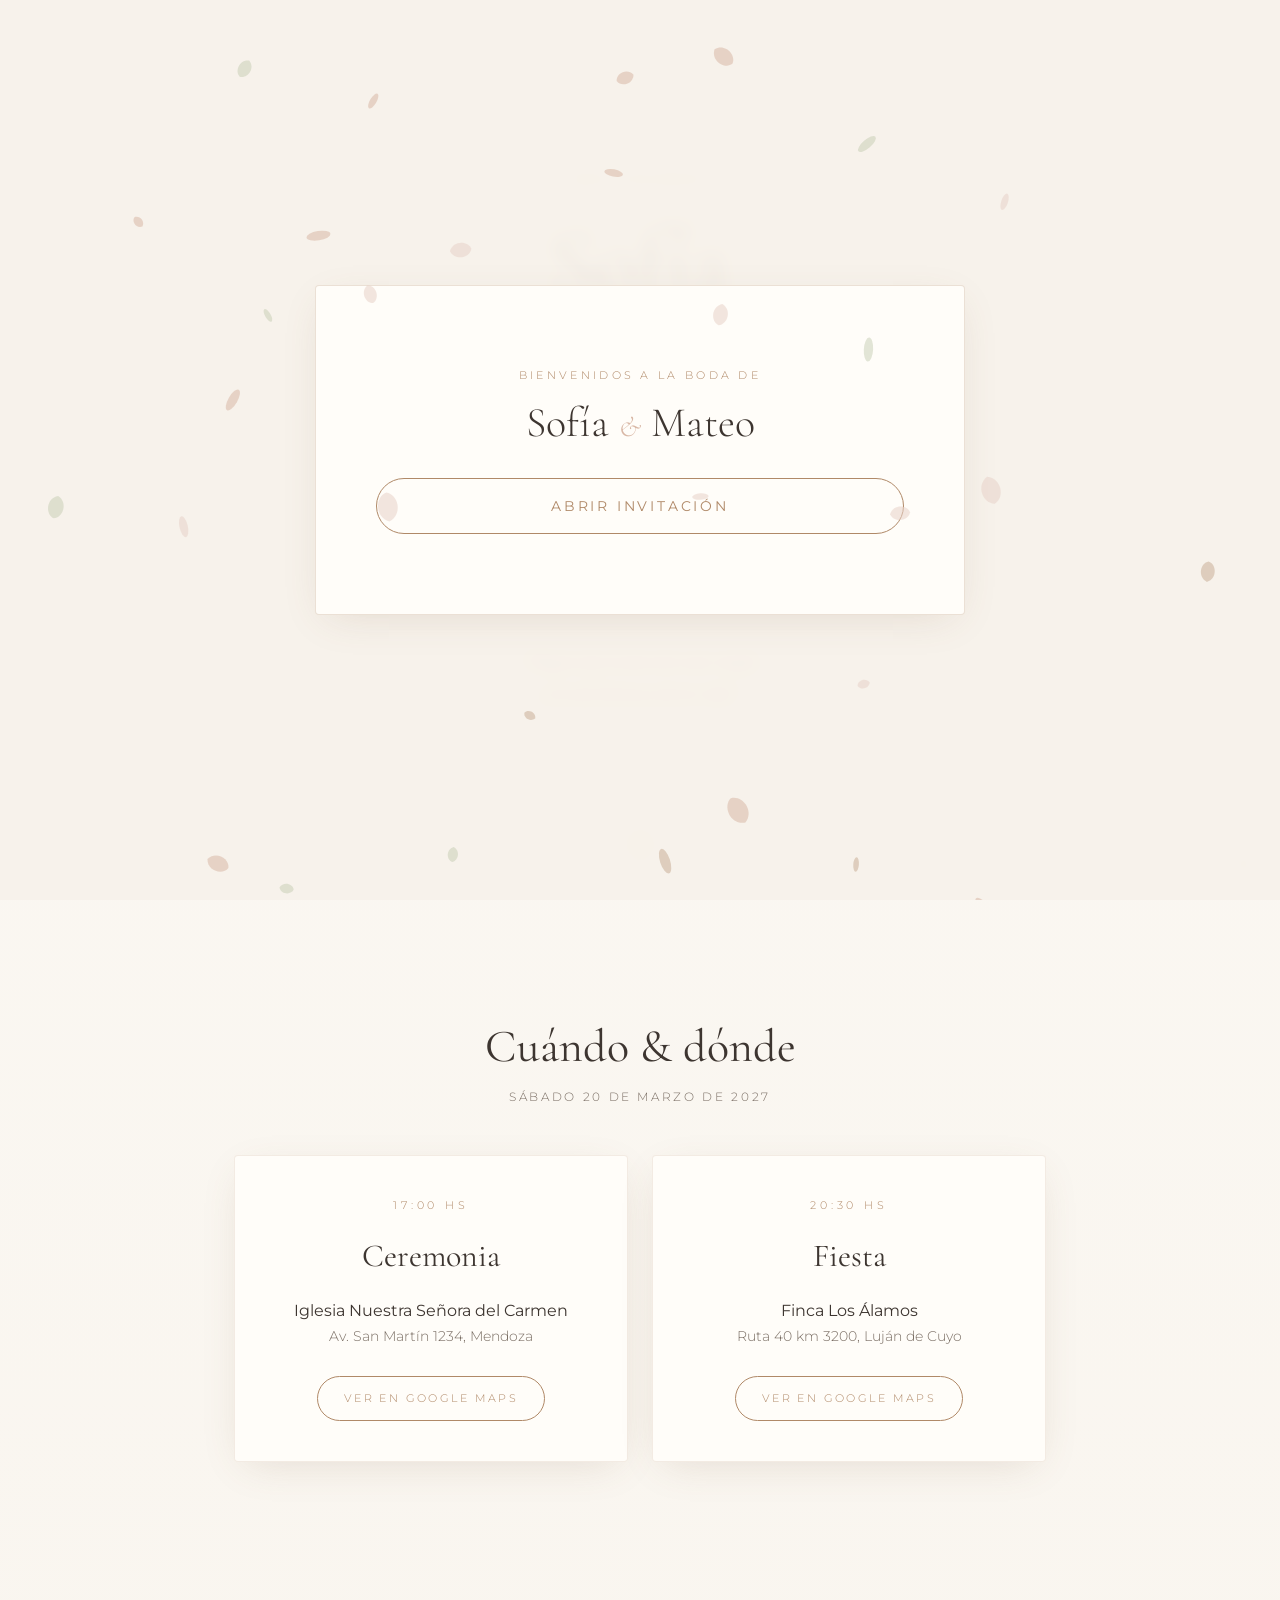
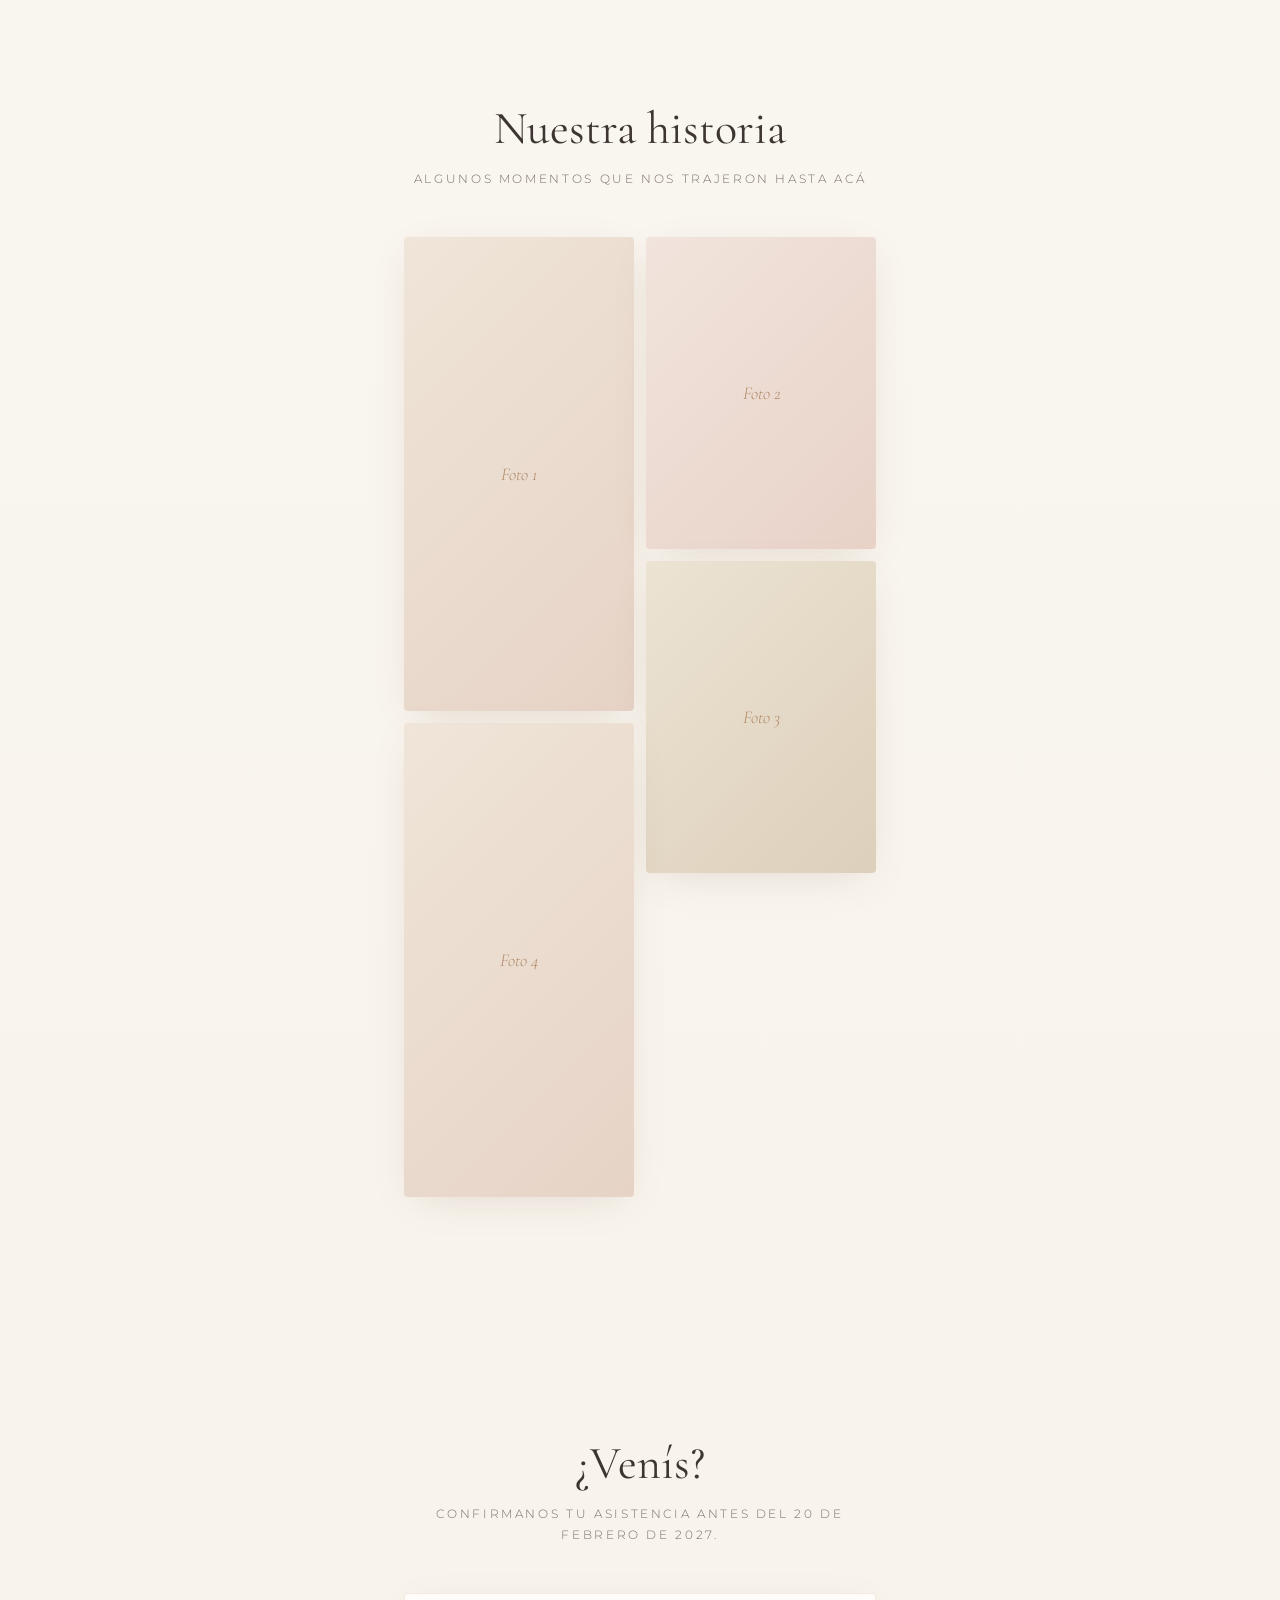
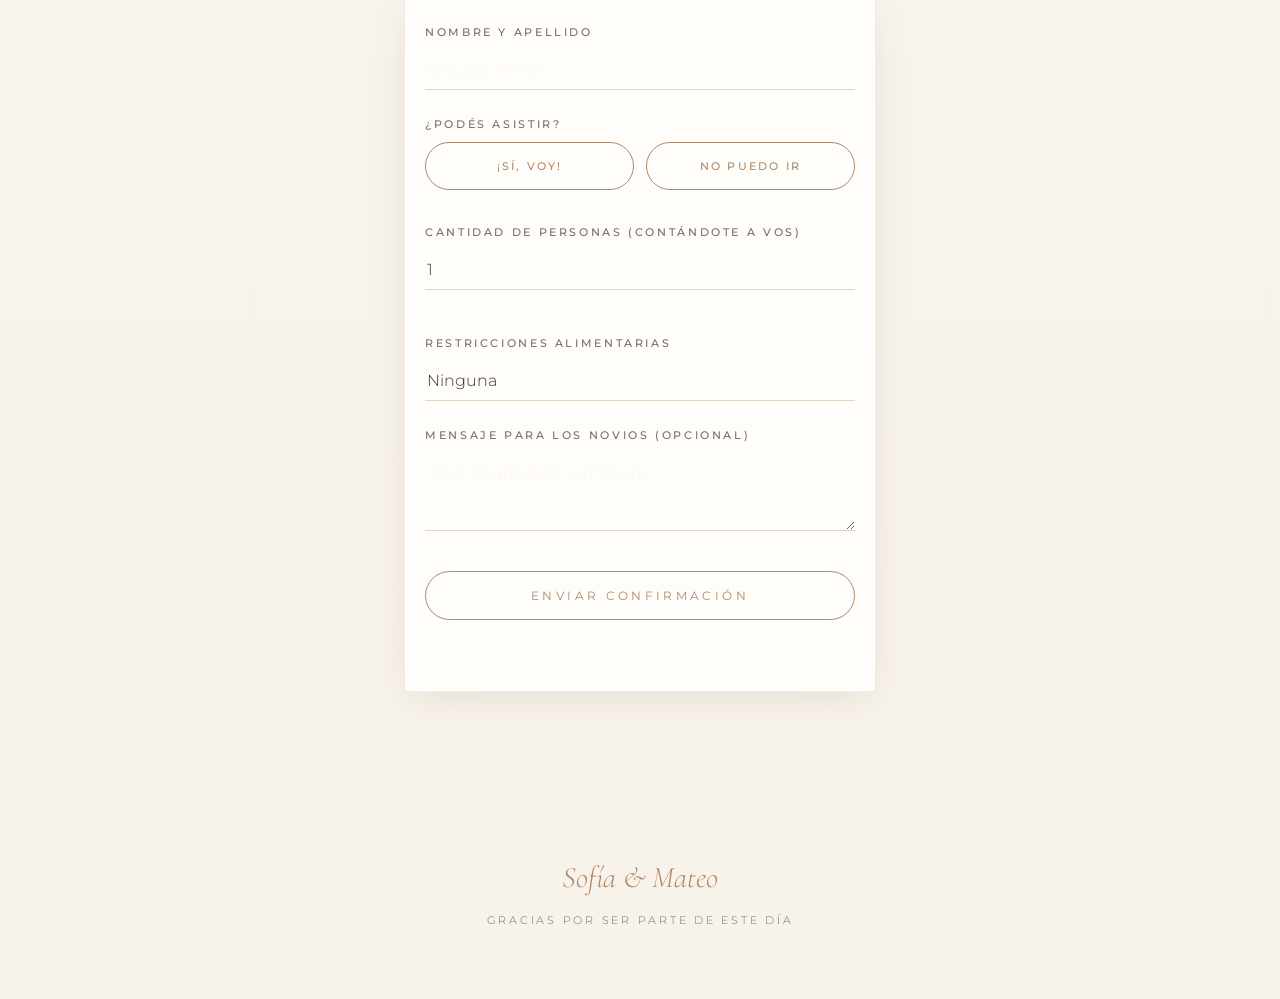
==== 01_casamiento/index.html @ f0e9c86c "Subida completa de la landing y carpetas" ====
<!DOCTYPE html>
<html lang="es">
<head>
  <meta charset="UTF-8" />
  <meta name="viewport" content="width=device-width, initial-scale=1.0, maximum-scale=1.0, user-scalable=no, viewport-fit=cover">
  <title>Sofía & Mateo · Nuestro casamiento</title>
  <meta name="description" content="Te invitamos a celebrar nuestro casamiento." />
  <meta name="theme-color" content="#f7f2ea" />

  <!-- Tipografías: Cormorant Garamond (títulos) + Montserrat (textos) -->
  <link rel="preconnect" href="https://fonts.googleapis.com" />
  <link rel="preconnect" href="https://fonts.gstatic.com" crossorigin />
  <link href="https://fonts.googleapis.com/css2?family=Cormorant+Garamond:ital,wght@0,300;0,400;0,500;1,300;1,400&family=Montserrat:wght@300;400;500&display=swap" rel="stylesheet" />

  <!-- AOS (Animate On Scroll). Es opcional: si no carga, la página se ve igual -->
  <link rel="stylesheet" href="https://unpkg.com/aos@2.3.4/dist/aos.css" />

  <!-- Estilos propios -->
  <link rel="stylesheet" href="/01_casamiento/styles.css" />
</head>
<body class="no-scroll">
  <!-- ============ BOX DE PRESENTACIÓN (BIENVENIDA) ============ -->
  <div id="presentation-box" class="presentation-box">
    <div class="presentation-content">
      <p class="presentation-eyebrow">Bienvenidos a la boda de</p>
      <h2 class="presentation-names">Sofía <span class="amp">&</span> Mateo</h2>
      <button id="btn-open-invite" class="btn btn-open">Abrir Invitación</button>
    </div>
  </div>

  <!-- Canvas de pétalos: fijo al fondo, no intercepta toques -->
  <canvas id="petals-canvas" aria-hidden="true"></canvas>

  <!-- Botón flotante de música (discreto) -->
  <button id="music-toggle" class="music-toggle" type="button" aria-label="Reproducir música" aria-pressed="false">
    <svg class="icon-play" viewBox="0 0 24 24" aria-hidden="true"><path d="M8 5.5v13l11-6.5z" /></svg>
    <svg class="icon-pause" viewBox="0 0 24 24" aria-hidden="true"><path d="M7 5h3.5v14H7zM13.5 5H17v14h-3.5z" /></svg>
  </button>
  <!-- Reemplazá la ruta por tu archivo de música -->
  <audio id="bg-music" loop preload="none">
    <source src="assets/musica.mp3" type="audio/mpeg" />
  </audio>

  <main>

    <!-- ============ HERO ============ -->
    <section class="hero" id="inicio">
      <p class="eyebrow" data-reveal="fade-up">Nos casamos</p>
      <h1 class="names" data-reveal="fade-up" data-delay="150">
        Sofía <span class="amp">&</span> Mateo
      </h1>
      <div class="divider" data-reveal="fade-up" data-delay="300" aria-hidden="true"></div>
      <p class="date" data-reveal="fade-up" data-delay="400">20 · 03 · 2027</p>
      <p class="quote" data-reveal="fade-up" data-delay="550">
        “Elegirte fue la decisión más simple<br />y la más hermosa de mi vida.”
      </p>
      <a href="#cronograma" class="scroll-hint" aria-label="Seguir bajando"><span></span></a>
    </section>

    <!-- ============ CRONOGRAMA Y UBICACIÓN ============ -->
    <section class="section" id="cronograma">
      <h2 class="section-title" data-reveal="fade-up">Cuándo & dónde</h2>
      <p class="section-sub" data-reveal="fade-up" data-delay="100">Sábado 20 de marzo de 2027</p>

      <div class="cards">
        <!-- Ceremonia -->
        <article class="card" data-reveal="fade-up">
          <span class="card-time">17:00 hs</span>
          <h3 class="card-title">Ceremonia</h3>
          <p class="card-place">Iglesia Nuestra Señora del Carmen</p>
          <p class="card-address">Av. San Martín 1234, Mendoza</p>
          <!-- Reemplazá el href por el link real de Google Maps -->
          <a class="btn-ghost" href="https://www.google.com/maps/search/?api=1&query=Iglesia+Nuestra+Se%C3%B1ora+del+Carmen+Mendoza" target="_blank" rel="noopener">
            Ver en Google Maps
          </a>
        </article>

        <!-- Fiesta -->
        <article class="card" data-reveal="fade-up" data-delay="150">
          <span class="card-time">20:30 hs</span>
          <h3 class="card-title">Fiesta</h3>
          <p class="card-place">Finca Los Álamos</p>
          <p class="card-address">Ruta 40 km 3200, Luján de Cuyo</p>
          <a class="btn-ghost" href="https://www.google.com/maps/search/?api=1&query=Finca+Los+%C3%81lamos+Luj%C3%A1n+de+Cuyo" target="_blank" rel="noopener">
            Ver en Google Maps
          </a>
        </article>
      </div>
    </section>

    <!-- ============ GALERÍA ============ -->
    <section class="section" id="galeria">
      <h2 class="section-title" data-reveal="fade-up">Nuestra historia</h2>
      <p class="section-sub" data-reveal="fade-up" data-delay="100">Algunos momentos que nos trajeron hasta acá</p>

      <!-- Grilla asimétrica. Reemplazá cada <div class="ph"> por <img src="..." alt="..."> -->
      <div class="gallery">
        <figure class="g-item g-1" data-reveal="zoom-in">
          <div class="ph">Foto 1</div>
        </figure>
        <figure class="g-item g-2" data-reveal="zoom-in" data-delay="100">
          <div class="ph">Foto 2</div>
        </figure>
        <figure class="g-item g-3" data-reveal="zoom-in" data-delay="150">
          <div class="ph">Foto 3</div>
        </figure>
        <figure class="g-item g-4" data-reveal="zoom-in" data-delay="200">
          <div class="ph">Foto 4</div>
        </figure>
      </div>
    </section>

    <!-- ============ RSVP ============ -->
   <section class="section reveal" id="confirmar">
      <h2 class="section-title">¿Venís?</h2>
      <p class="section-sub">Confirmanos tu asistencia antes del 20 de febrero de 2027.</p>

      <form class="formulario" id="form-rsvp">

        <div class="campo">
          <label for="nombre">Nombre y apellido</label>
          <input type="text" id="nombre" name="nombre" placeholder="Ej: Lucía Pérez" required>
        </div>

        <fieldset class="campo campo--opciones">
          <legend>¿Podés asistir?</legend>
          <label class="opcion">
            <input type="radio" name="asistencia" value="si" required>
            <span>¡Sí, voy!</span>
          </label>
          <label class="opcion">
            <input type="radio" name="asistencia" value="no">
            <span>No puedo ir</span>
          </label>
        </fieldset>

        <div id="campos-asistencia">
          <div class="campo">
            <label for="cantidad">Cantidad de personas (contándote a vos)</label>
            <input type="number" id="cantidad" name="cantidad" min="1" max="10" value="1" required>
          </div>
          <div class="campo">
            <label for="menu">Restricciones alimentarias</label>
            <select id="menu" name="menu">
              <option value="Ninguna">Ninguna</option>
              <option value="Vegetariano">Vegetariano/a</option>
              <option value="Vegano">Vegano/a</option>
              <option value="Celíaco (sin TACC)">Celíaco/a (sin TACC)</option>
              <option value="Otra (la aclaro en el mensaje)">Otra (la aclaro en el mensaje)</option>
            </select>
          </div>
        </div>

        <div class="campo">
          <label for="mensaje">Mensaje para los novios (opcional)</label>
          <textarea id="mensaje" name="mensaje" rows="3" placeholder="¡Qué alegría! Nos vemos ahí..."></textarea>
        </div>

        <button type="submit" class="btn btn--ancho">Enviar confirmación</button>

        <p class="aviso" id="aviso-rsvp" aria-live="polite"></p>
      </form>
    </section>

  </main>

  <footer class="footer">
    <p class="footer-names">Sofía & Mateo</p>
    <p class="footer-note">Gracias por ser parte de este día</p>
  </footer>

  <!-- Scripts: AOS es opcional, script.js funciona aunque AOS no cargue -->
  <script src="https://unpkg.com/aos@2.3.4/dist/aos.js"></script>
  <script src="/01_casamiento/script.js"></script>
</body>
</html>
---- 01_casamiento/styles.css ----
/* ==========================================================
   INVITACIÓN DE CASAMIENTO · Estilos
   Mobile-first · Minimalista, elegante, toque romántico
   NOTA: todo el contenido es visible por defecto. Las animaciones
   (AOS) se activan por JS y nunca ocultan el contenido si fallan.
   ========================================================== */

/* ---------- 1. Variables de diseño ---------- */
:root {
  /* Paleta: crudo, beige y tonos tierra / pastel */
  --bg: #f7f2ea;
  --bg-soft: #fbf8f3;
  --card: #fffdf9;
  --ink: #3d3530;          /* texto principal */
  --ink-soft: #7a6e64;     /* texto secundario */
  --accent: #b08968;       /* tierra */
  --accent-soft: #d9b8a6;  /* rosa empolvado */
  --line: rgba(176, 137, 104, 0.35);

  --shadow-soft: 0 10px 40px -12px rgba(120, 90, 60, 0.18);
  --radius: 4px;

  --font-title: "Cormorant Garamond", Georgia, serif;
  --font-body: "Montserrat", system-ui, sans-serif;

  --max-w: 520px;
}

/* ---------- 2. Reset y base ---------- */
*, *::before, *::after { box-sizing: border-box; margin: 0; padding: 0; }

html { scroll-behavior: smooth; -webkit-text-size-adjust: 100%; }

body {
  font-family: var(--font-body);
  font-weight: 300;
  font-size: 15px;
  line-height: 1.7;
  color: var(--ink);
  background-color: var(--bg);
  background-image: linear-gradient(180deg, var(--bg-soft) 0%, var(--bg) 100%);
  min-height: 100vh;
  overflow-x: hidden;
  -webkit-font-smoothing: antialiased;
}

/* Todo el contenido por encima del canvas de pétalos */
main, footer { position: relative; z-index: 1; }

/* ---------- 3. Canvas de pétalos ---------- */
#petals-canvas {
  position: fixed;
  top: 0;
  left: 0;
  width: 100%;
  height: 100%;
  /* Subimos el z-index a 9000 para que floten SOBRE la página, 
     pero debajo de la caja de presentación que tiene 9999 */
  z-index: 10000;
  /* Fundamental: esto hace que el mouse ignore los pétalos 
     y puedas hacer clic en los botones que están abajo */
  pointer-events: none; 
}

/* ---------- 4. Botón de música ---------- */
.music-toggle {
  position: fixed;
  right: 16px;
  bottom: 16px;
  bottom: calc(16px + env(safe-area-inset-bottom, 0px));
  z-index: 10;
  width: 40px;
  height: 40px;
  border-radius: 50%;
  border: 1px solid var(--line);
  background: rgba(255, 253, 249, 0.85);
  display: grid;
  place-items: center;
  cursor: pointer;
  box-shadow: var(--shadow-soft);
  opacity: 0.85;
  transition: opacity 0.3s, transform 0.3s;
}
.music-toggle:hover { opacity: 1; transform: scale(1.05); }
.music-toggle svg { width: 16px; height: 16px; fill: var(--accent); grid-area: 1 / 1; }
.music-toggle .icon-pause { display: none; }
.music-toggle[aria-pressed="true"] .icon-play { display: none; }
.music-toggle[aria-pressed="true"] .icon-pause { display: block; }

/* ---------- 5. Hero ---------- */
.hero {
  min-height: 100vh;
  min-height: 100svh;
  display: flex;
  flex-direction: column;
  align-items: center;
  justify-content: center;
  text-align: center;
  padding: 80px 28px 100px;
  position: relative;
}

.eyebrow {
  font-size: 11px;
  letter-spacing: 0.4em;
  text-transform: uppercase;
  color: var(--accent);
  margin-bottom: 28px;
}

.names {
  font-family: var(--font-title);
  font-weight: 300;
  font-size: 56px;
  font-size: clamp(52px, 16vw, 88px);
  line-height: 1.05;
  letter-spacing: 0.01em;
}
.names .amp {
  display: block;
  font-style: italic;
  font-size: 0.55em;
  color: var(--accent-soft);
  margin: 4px 0;
}

.divider {
  width: 1px;
  height: 56px;
  background: linear-gradient(to bottom, transparent, var(--accent), transparent);
  margin: 32px 0 24px;
}

.date {
  font-family: var(--font-title);
  font-size: 26px;
  letter-spacing: 0.25em;
  color: var(--ink);
}

.quote {
  font-family: var(--font-title);
  font-style: italic;
  font-weight: 300;
  font-size: 19px;
  color: var(--ink-soft);
  margin-top: 28px;
  max-width: 320px;
}

/* Indicador de scroll */
.scroll-hint {
  position: absolute;
  bottom: 32px;
  left: 50%;
  transform: translateX(-50%);
  width: 22px;
  height: 36px;
  border: 1px solid var(--line);
  border-radius: 12px;
  display: block;
}
.scroll-hint span {
  position: absolute;
  top: 7px;
  left: 50%;
  width: 3px;
  height: 7px;
  margin-left: -1.5px;
  border-radius: 2px;
  background: var(--accent);
  animation: scrollDot 2.2s ease-in-out infinite;
}
@keyframes scrollDot {
  0%   { opacity: 0; transform: translateY(0); }
  40%  { opacity: 1; }
  100% { opacity: 0; transform: translateY(14px); }
}

/* ---------- 6. Secciones genéricas ---------- */
.section {
  max-width: var(--max-w);
  margin: 0 auto;
  padding: 90px 24px;
  text-align: center;
}

.section-title {
  font-family: var(--font-title);
  font-weight: 400;
  font-size: 38px;
  line-height: 1.15;
  color: var(--ink);
}
.section-sub {
  font-size: 12px;
  letter-spacing: 0.22em;
  text-transform: uppercase;
  color: var(--ink-soft);
  margin: 14px 0 48px;
}

/* ---------- 7. Tarjetas de cronograma ---------- */
.cards { display: grid; gap: 24px; }

.card {
  background: var(--card);
  border: 1px solid rgba(176, 137, 104, 0.15);
  border-radius: var(--radius);
  padding: 40px 28px;
  box-shadow: var(--shadow-soft);
}
.card-time {
  display: block;
  font-size: 11px;
  letter-spacing: 0.35em;
  text-transform: uppercase;
  color: var(--accent);
  margin-bottom: 14px;
}
.card-title {
  font-family: var(--font-title);
  font-weight: 400;
  font-size: 32px;
  margin-bottom: 14px;
}
.card-place { font-weight: 400; }
.card-address { color: var(--ink-soft); font-size: 14px; margin-bottom: 28px; }

/* Ghost button (borde fino) */
.btn-ghost {
  display: inline-block;
  padding: 12px 26px;
  border: 1px solid var(--accent);
  color: var(--accent);
  font-size: 11px;
  letter-spacing: 0.22em;
  text-transform: uppercase;
  text-decoration: none;
  border-radius: 40px;
  transition: background 0.3s, color 0.3s;
}
.btn-ghost:hover,
.btn-ghost:focus-visible { background: var(--accent); color: #fff; outline: none; }

/* ---------- 8. Galería asimétrica ---------- */
/* Grilla de 2 columnas con alturas distintas para un efecto editorial */
.gallery {
  display: grid;
  grid-template-columns: 1fr 1fr;
  grid-auto-rows: 120px;
  gap: 12px;
}
.g-item { margin: 0; overflow: hidden; border-radius: var(--radius); box-shadow: var(--shadow-soft); }
.g-1 { grid-row: span 3; }  /* alta */
.g-2 { grid-row: span 2; }
.g-3 { grid-row: span 2; }
.g-4 { grid-row: span 3; }  /* alta */

.g-item img,
.ph { width: 100%; height: 100%; object-fit: cover; display: block; }

/* Placeholder: se ve prolijo hasta que pongas fotos reales */
.ph {
  display: flex;
  align-items: center;
  justify-content: center;
  font-family: var(--font-title);
  font-style: italic;
  font-size: 18px;
  color: var(--accent);
  background: linear-gradient(135deg, #efe5d8, #e6d3c6);
}
.g-2 .ph { background: linear-gradient(135deg, #f1e4dc, #e8d2c8); }
.g-3 .ph { background: linear-gradient(135deg, #ece3d3, #ddd0bb); }

/* ---------- 9. Formulario RSVP ---------- */
.formulario {
  background: var(--card);
  border: 1px solid rgba(176, 137, 104, 0.15);
  border-radius: var(--radius);
  padding: 30px 20px; /* Un poco menos de espacio lateral en móvil */
  box-shadow: var(--shadow-soft);
  text-align: left;
  width: 100%;
  max-width: var(--max-w);
  margin: 0 auto;
  box-sizing: border-box; /* Clave para que no desborde */
}
.campo { 
  margin-bottom: 26px; 
  border: none; 
  padding: 0; 
}

.campo label,
.campo legend {
  display: block;
  font-size: 10.5px;
  letter-spacing: 0.25em;
  text-transform: uppercase;
  color: var(--ink-soft);
  margin-bottom: 8px;
  font-weight: 500;
}

.campo input[type="text"],
.campo input[type="number"],
.campo select,
.campo textarea {
  width: 100%;
  font-family: var(--font-body);
  font-size: 16px;
  font-weight: 300;
  color: var(--ink);
  background: transparent;
  border: none;
  border-bottom: 1px solid var(--line);
  border-radius: 0;
  padding: 10px 2px;
  -webkit-appearance: none;
  appearance: none;
  transition: border-color 0.3s;
}

.campo input::placeholder,
.campo textarea::placeholder { 
  color: #fbf8f3; 
}

.campo input:focus,
.campo select:focus,
.campo textarea:focus {
  outline: none;
  border-bottom-color: var(--accent);
}

/* Opciones "Voy / No voy" tipo botones elegantes */
.campo--opciones {
  display: flex;
  gap: 12px;
}

.campo--opciones legend { 
  width: 100%; 
}

.opcion {
  flex: 1;
  position: relative;
  cursor: pointer;
}

.opcion input {
  position: absolute;
  opacity: 0;
}

.opcion span {
  display: block;
  padding: 14px 12px;
  text-align: center;
  font-family: var(--font-body);
  font-size: 11px;
  letter-spacing: 0.2em;
  text-transform: uppercase;
  color: var(--accent);
  border: 1px solid var(--accent);
  border-radius: 40px;
  transition: all 0.3s ease;
}

.opcion input:checked + span {
  background: var(--accent);
  color: #fbf8f3;
}

/* Campos ocultos iniciales */
#campos-asistencia {
  display: flex;
  flex-direction: column;
  gap: 1.2rem;
}

/* Botón enviar */
.btn--ancho {
  position: relative;
  width: 100%;
  padding: 16px;
  margin-top: 6px;
  border: 1px solid var(--accent); /* Borde color tierra */
  border-radius: 40px;
  background: transparent; /* Arranca transparente */
  color: var(--accent); /* Letra color tierra */
  font-family: var(--font-body);
  font-size: 12px;
  font-weight: 400;
  letter-spacing: 0.28em;
  text-transform: uppercase;
  cursor: pointer;
  box-shadow: none; /* Sin sombra para que quede igual a los otros */
  transition: background 0.3s, color 0.3s, transform 0.25s; /* Transición suave */
}

.btn--ancho:hover {
  transform: translateY(-1px);
  background: var(--accent); /* Se rellena de color al pasar el mouse */
  color: #fff; /* La letra se pone blanca */
}

.aviso {
  min-height: 1.5em;
  margin-top: 20px;
  text-align: center;
  font-size: 13.5px;
  color: var(--ink-soft);
}
/* ---------- 10. Footer ---------- */
.footer { text-align: center; padding: 40px 24px 70px; }
.footer-names { font-family: var(--font-title); font-size: 30px; font-style: italic; color: var(--accent); }
.footer-note { font-size: 11px; letter-spacing: 0.25em; text-transform: uppercase; color: var(--ink-soft); margin-top: 8px; }

/* ---------- 11. Pantallas más grandes ---------- */
@media (min-width: 768px) {
  body { font-size: 16px; }
  .section { padding: 120px 24px; }
  .section-title { font-size: 46px; }
  #cronograma { max-width: 860px; }
  .cards { grid-template-columns: 1fr 1fr; }
  .gallery { grid-auto-rows: 150px; }
}

/* ---------- 12. Accesibilidad: menos movimiento ---------- */
@media (prefers-reduced-motion: reduce) {
  html { scroll-behavior: auto; }
  .scroll-hint span { animation: none; opacity: 1; }
}
/* ============ BOX DE PRESENTACIÓN ============ */
.presentation-box {
  position: fixed;
  top: 0;
  left: 0;
  width: 100%;
  height: 100%;
  background: var(--bg);
  background: rgba(247, 242, 234, 0.95); 
  backdrop-filter: blur(8px);
  -webkit-backdrop-filter: blur(8px);
  z-index: 9999; 
  display: flex;
  justify-content: center;
  align-items: center;
  transition: opacity 2s ease, visibility 2s ease;
}

.presentation-content {
  text-align: center;
  padding: 40px 20px; /* Padding más chico para que respire en el celu */
  border: 1px solid rgba(176, 137, 104, 0.25); 
  border-radius: var(--radius);
  background: var(--card); 
  box-shadow: var(--shadow-soft); 
  width: 90%; /* Porcentaje en vez de píxeles fijos */
  max-width: 500px; /* Tope máximo */
  transform: translateY(0);
  transition: transform 1s ease;
  box-sizing: border-box; /* Clave para que no desborde */
  margin: 0 auto; /* Asegura el centrado */
}

/* Magia: Esto hace que en la compu sí se vea GIGANTE como querías */
@media (min-width: 768px) {
  .presentation-content {
    padding: 80px 60px;
    max-width: 650px;
  }
}
.presentation-eyebrow {
  font-size: 11px;
  letter-spacing: 0.3em;
  text-transform: uppercase;
  color: var(--accent);
  margin-bottom: 16px;
}

.presentation-names {
  font-family: var(--font-title);
  font-size: 42px;
  font-weight: 300;
  line-height: 1.1;
  color: var(--ink);
  margin-bottom: 32px;
}

.presentation-names .amp {
  font-style: italic;
  font-size: 0.7em;
  color: var(--accent-soft);
}

.btn-open {
  width: 100%;
  padding: 18px 24px; 
  font-family: var(--font-body);
  font-size: 14px; 
  letter-spacing: 0.2em;
  text-transform: uppercase;
  background: transparent;
  color: var(--accent);
  border: 1px solid var(--accent);
  border-radius: 40px; 
  cursor: pointer;
  transition: all 0.3s ease;
}

.btn-open:hover {
  background: var(--accent);
  color: #fff;
  transform: scale(1.02); 
}

/* Clases que agrega JS para ocultar la caja */
.presentation-box.is-hidden {
  opacity: 0;
  visibility: hidden;
}

.presentation-box.is-hidden .presentation-content {
  transform: translateY(-20px);
}

/* Evita que se pueda scrollear la página mientras la caja está activa */
body.no-scroll {
  overflow: hidden;
}
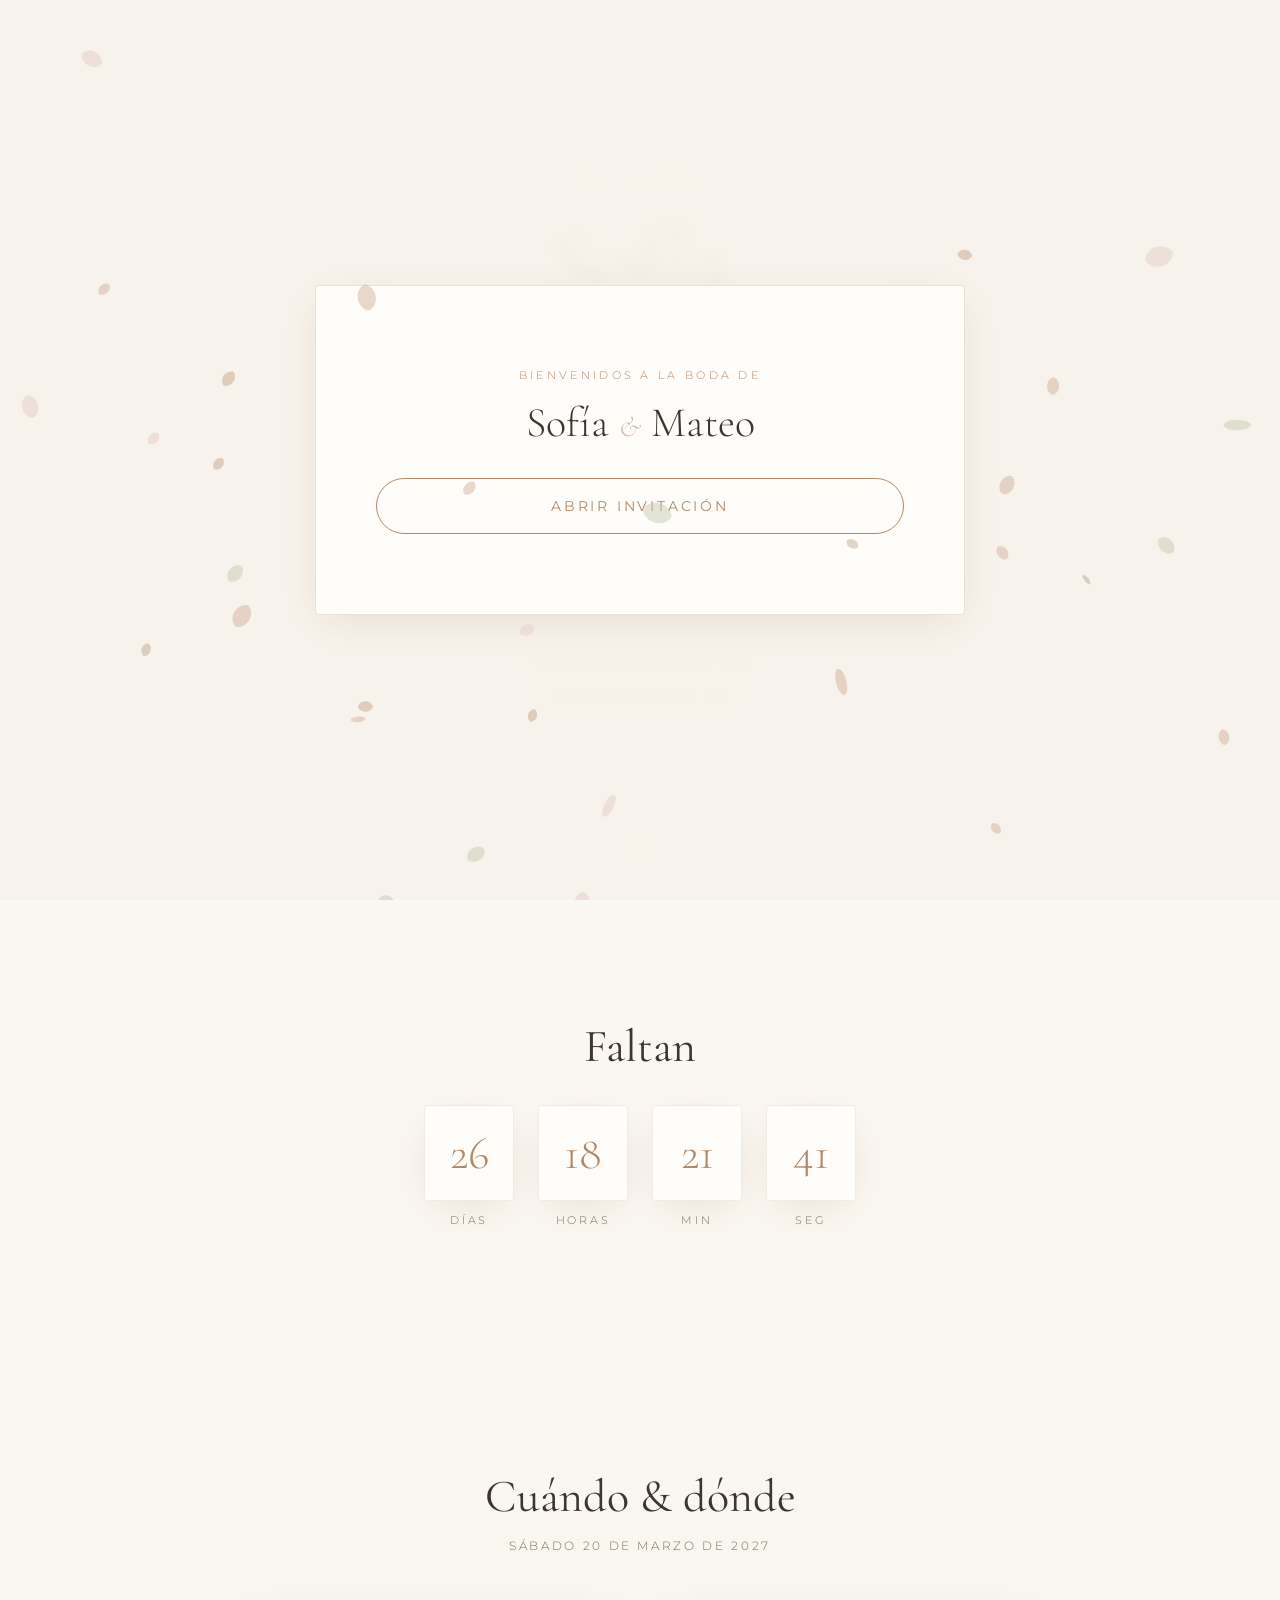
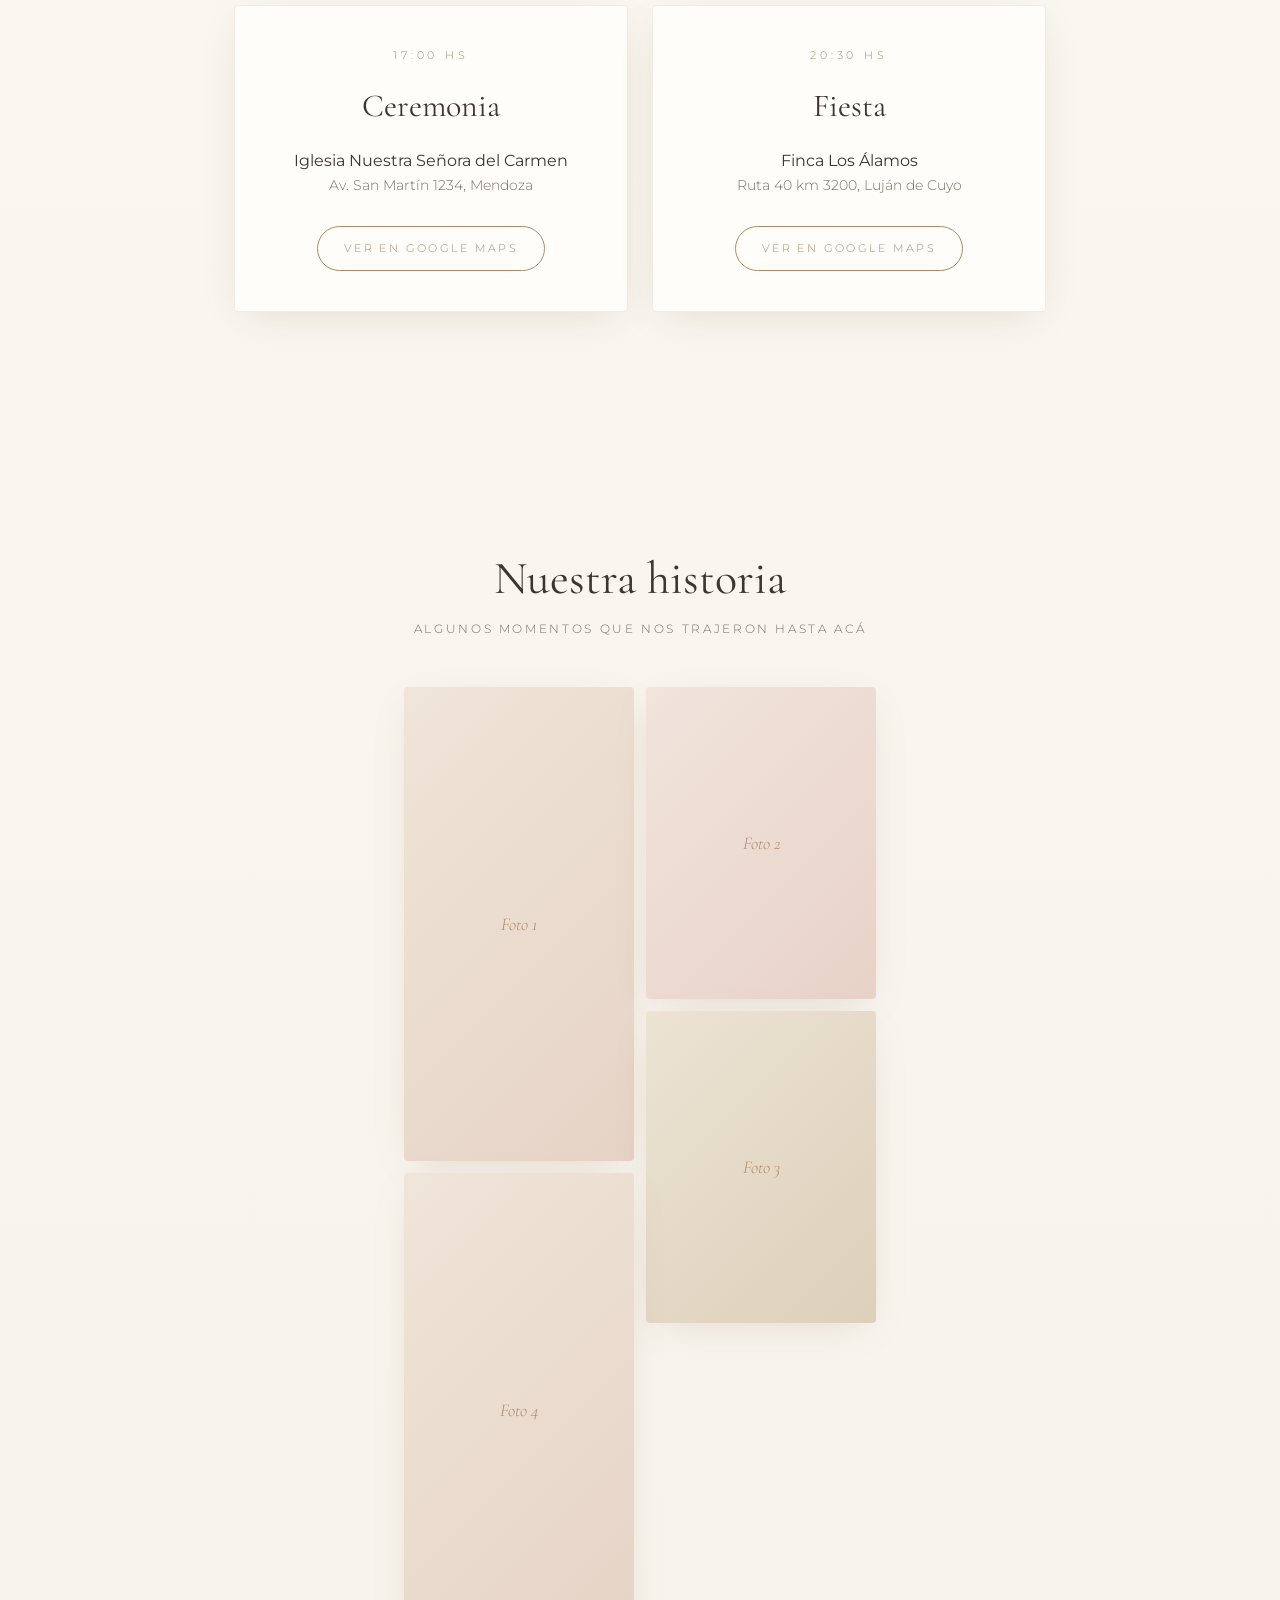
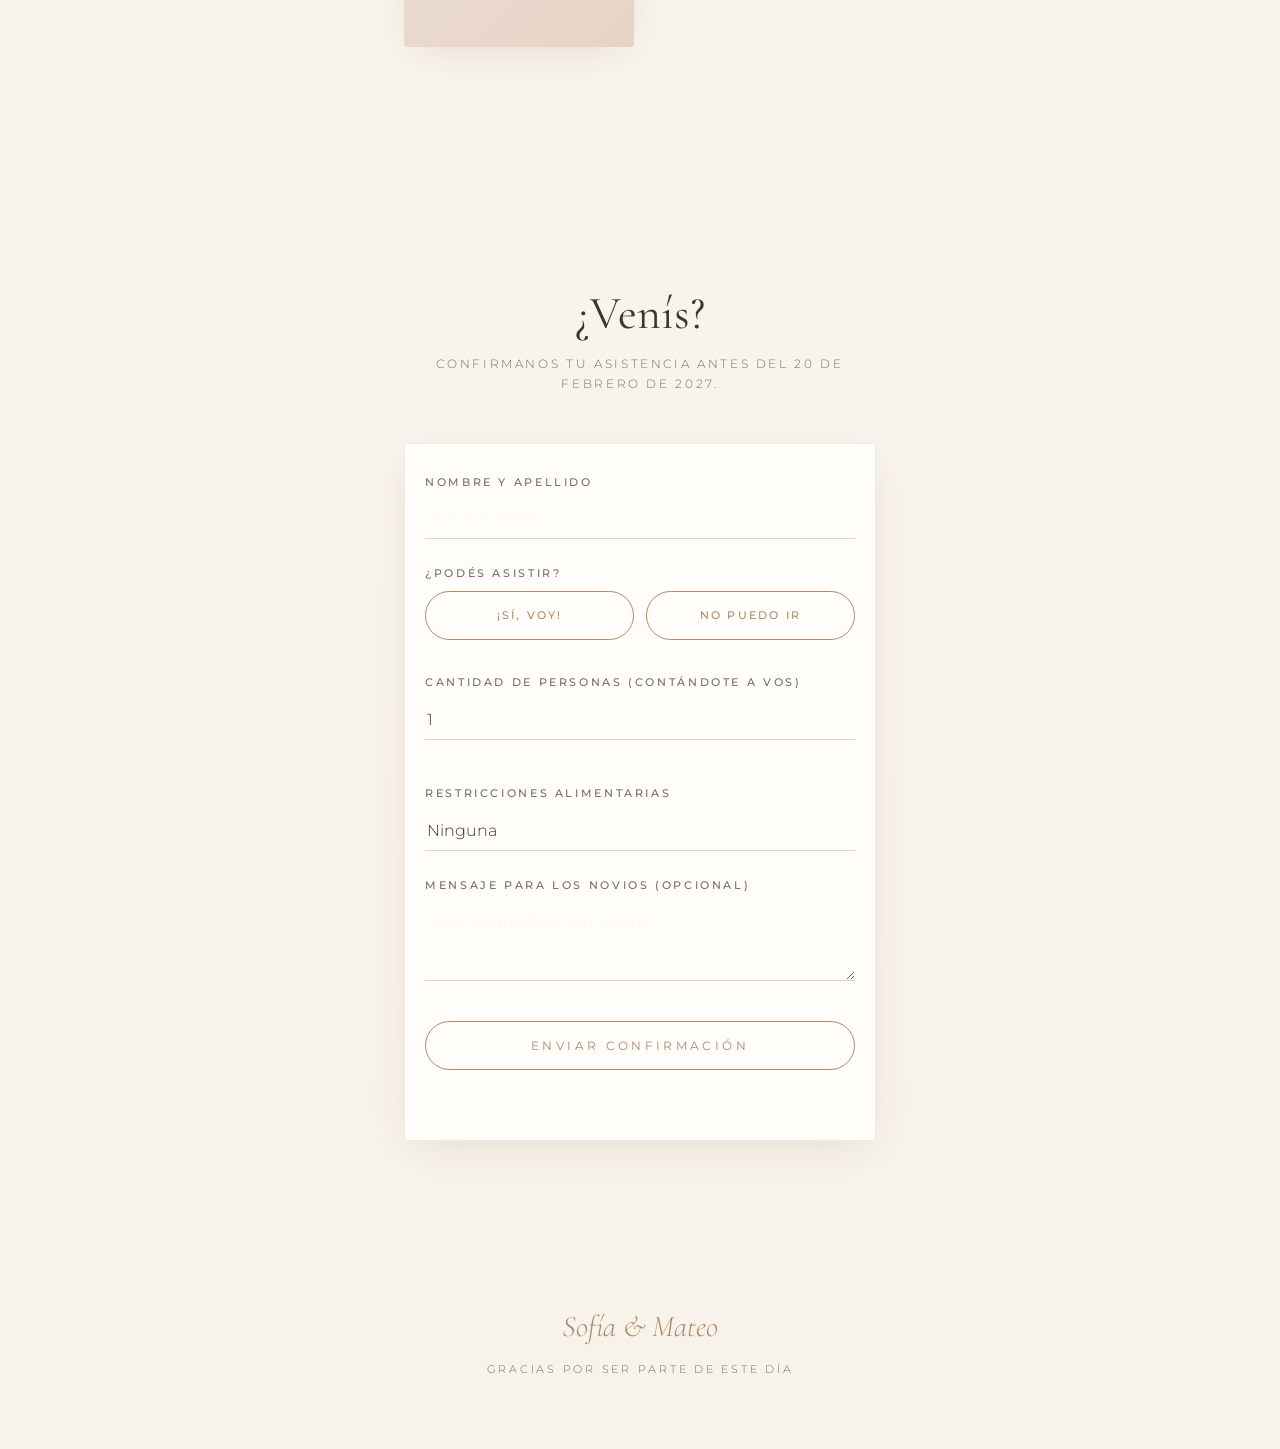
==== commit 237b64d4: "cambio de tarjeta de casamiento" ====
--- a/01_casamiento/index.html
+++ b/01_casamiento/index.html
@@ -16,7 +16,7 @@
   <link rel="stylesheet" href="https://unpkg.com/aos@2.3.4/dist/aos.css" />
 
   <!-- Estilos propios -->
-  <link rel="stylesheet" href="/01_casamiento/styles.css" />
+  <link rel="stylesheet" href="styles.css" />
 </head>
 <body class="no-scroll">
   <!-- ============ BOX DE PRESENTACIÓN (BIENVENIDA) ============ -->
@@ -55,6 +55,28 @@
         “Elegirte fue la decisión más simple<br />y la más hermosa de mi vida.”
       </p>
       <a href="#cronograma" class="scroll-hint" aria-label="Seguir bajando"><span></span></a>
+    </section>
+    <!-- ============ CUENTA REGRESIVA ============ -->
+    <section class="section" id="countdown" data-reveal="fade-up">
+      <h2 class="section-title" id="countdownTitle">Faltan</h2>
+      <div class="timeboxes" id="timeboxes">
+        <div class="timebox">
+          <div class="num card" id="cd-days">00</div>
+          <span class="lbl">Días</span>
+        </div>
+        <div class="timebox">
+          <div class="num card" id="cd-hours">00</div>
+          <span class="lbl">Horas</span>
+        </div>
+        <div class="timebox">
+          <div class="num card" id="cd-min">00</div>
+          <span class="lbl">Min</span>
+        </div>
+        <div class="timebox">
+          <div class="num card" id="cd-sec">00</div>
+          <span class="lbl">Seg</span>
+        </div>
+      </div>
     </section>
 
     <!-- ============ CRONOGRAMA Y UBICACIÓN ============ -->
@@ -171,6 +193,6 @@
 
   <!-- Scripts: AOS es opcional, script.js funciona aunque AOS no cargue -->
   <script src="https://unpkg.com/aos@2.3.4/dist/aos.js"></script>
-  <script src="/01_casamiento/script.js"></script>
+  <script src="script.js"></script>
 </body>
 </html>
--- a/01_casamiento/styles.css
+++ b/01_casamiento/styles.css
@@ -532,4 +532,43 @@
 /* Evita que se pueda scrollear la página mientras la caja está activa */
 body.no-scroll {
   overflow: hidden;
+}
+/* ---------- 13. Cuenta Regresiva (Responsive) ---------- */
+.timeboxes { 
+  display: flex; 
+  justify-content: center; 
+  gap: 10px; /* Espacio más chico entre cajas en celu */
+  margin-top: 32px; 
+}
+.timebox { text-align: center; }
+
+/* Sobrescribimos el padding gigante de la clase .card solo acá */
+.timebox .card {
+  padding: 16px 8px; /* Menos relleno para que entren los 4 */
+  min-width: 70px; 
+}
+
+.timebox .num { 
+  font-family: var(--font-title); 
+  font-size: 32px; /* Letra más chica en celu */
+  color: var(--accent); 
+  line-height: 1; 
+  font-weight: 300; 
+}
+
+.timebox .lbl { 
+  font-size: 9px; 
+  letter-spacing: 0.15em; 
+  text-transform: uppercase; 
+  color: var(--ink-soft); 
+  display: block; 
+  margin-top: 10px; 
+}
+
+/* Ajustes automáticos para pantallas de computadora (más de 768px) */
+@media (min-width: 768px) {
+  .timeboxes { gap: 24px; }
+  .timebox .card { padding: 24px 20px; min-width: 90px; }
+  .timebox .num { font-size: 46px; }
+  .timebox .lbl { font-size: 11px; letter-spacing: 0.25em; }
 }
